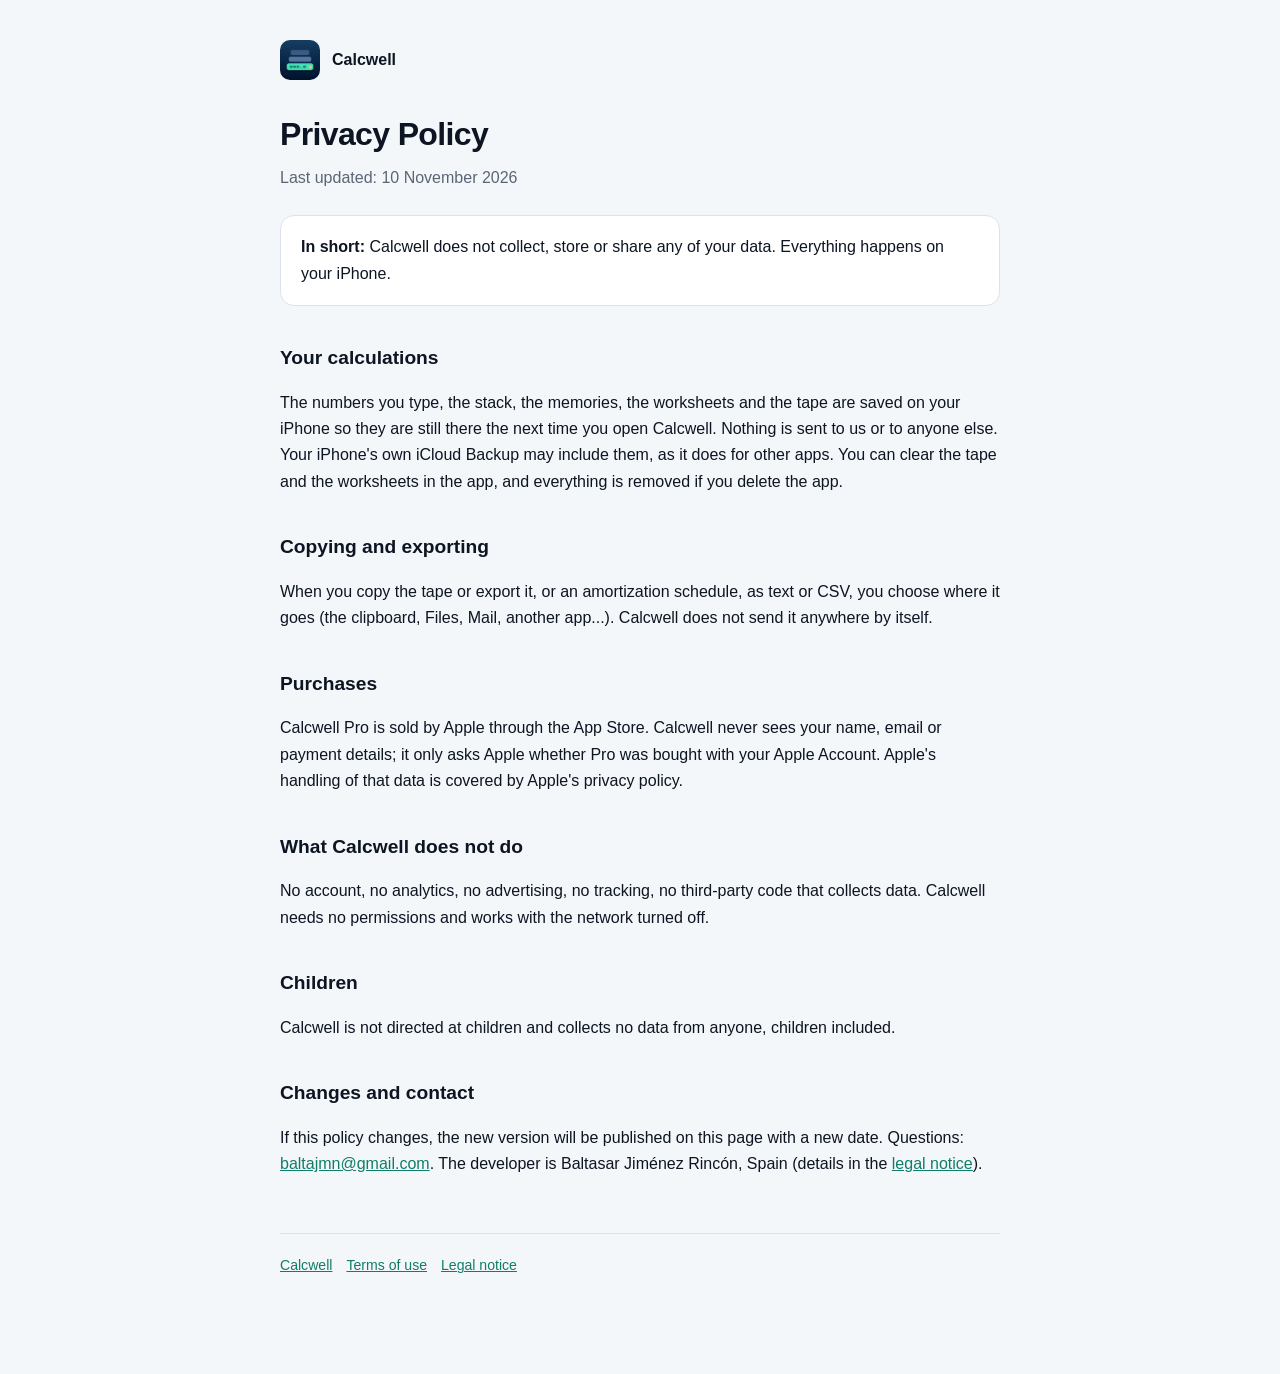
==== privacy/index.html @ ff2c508a "Calcwell web: landing, privacy and legal notice Co-Authored-By: Claude Opus 5.5 <noreply@anthropic.c" ====
<!doctype html>
<html lang="en">
<head>
<meta charset="utf-8">
<meta name="viewport" content="width=device-width, initial-scale=1">
<title>Calcwell Privacy Policy</title>
<meta name="description" content="Calcwell does not collect any data. Your calculations and your tape stay on your iPhone.">
<link rel="canonical" href="https://calcwell.baltajmn.dev/privacy/">
<link rel="icon" href="/cw/icon-64.png" type="image/png">
<link rel="stylesheet" href="/cw/site.css">
</head>
<body>
<main>
<a class="brand" href="/"><img src="/cw/icon-180.png" alt="">Calcwell</a>
<h1>Privacy Policy</h1>
<p class="lede">Last updated: 10 November 2026</p>

<div class="box"><p><strong>In short:</strong> Calcwell does not collect, store or share any of your data. Everything happens on your iPhone.</p></div>

<h2>Your calculations</h2>
<p>The numbers you type, the stack, the memories, the worksheets and the tape are saved on your iPhone so they are still there the next time you open Calcwell. Nothing is sent to us or to anyone else. Your iPhone's own iCloud Backup may include them, as it does for other apps. You can clear the tape and the worksheets in the app, and everything is removed if you delete the app.</p>

<h2>Copying and exporting</h2>
<p>When you copy the tape or export it, or an amortization schedule, as text or CSV, you choose where it goes (the clipboard, Files, Mail, another app...). Calcwell does not send it anywhere by itself.</p>

<h2>Purchases</h2>
<p>Calcwell Pro is sold by Apple through the App Store. Calcwell never sees your name, email or payment details; it only asks Apple whether Pro was bought with your Apple Account. Apple's handling of that data is covered by Apple's privacy policy.</p>

<h2>What Calcwell does not do</h2>
<p>No account, no analytics, no advertising, no tracking, no third-party code that collects data. Calcwell needs no permissions and works with the network turned off.</p>

<h2>Children</h2>
<p>Calcwell is not directed at children and collects no data from anyone, children included.</p>

<h2>Changes and contact</h2>
<p>If this policy changes, the new version will be published on this page with a new date. Questions: <a href="mailto:baltajmn@gmail.com?subject=Calcwell%20privacy">baltajmn@gmail.com</a>. The developer is Baltasar Jiménez Rincón, Spain (details in the <a href="/legal.html">legal notice</a>).</p>

<footer><a href="/">Calcwell</a><a href="https://www.apple.com/legal/internet-services/itunes/dev/stdeula/">Terms of use</a><a href="/legal.html">Legal notice</a></footer>
</main>
</body>
</html>
---- cw/site.css ----
:root { --bg: #F4F7FA; --surface: #FFFFFF; --ink: #0D1522; --muted: #5A6676; --line: #DCE3EA; --accent: #0F7D69; }
@media (prefers-color-scheme: dark) {
  :root { --bg: #0D1522; --surface: #142033; --ink: #E8EEF4; --muted: #9AA8B8; --line: #22324A; --accent: #3FD8A6; }
}
* { box-sizing: border-box; }
body { margin: 0; padding: 40px 20px 96px; background: var(--bg); color: var(--ink);
  font: 16px/1.65 -apple-system, BlinkMacSystemFont, "Segoe UI", Roboto, Helvetica, Arial, sans-serif; }
main { max-width: 720px; margin: 0 auto; }
h1 { font-size: 2rem; font-weight: 650; letter-spacing: -0.02em; margin: 0 0 4px; }
h2 { font-size: 1.2rem; font-weight: 650; margin: 36px 0 8px; }
.brand { display: flex; align-items: center; gap: 12px; margin: 0 0 28px; text-decoration: none; color: var(--ink); font-weight: 650; }
.brand img { width: 40px; height: 40px; border-radius: 10px; }
.lede { color: var(--muted); margin: 0 0 24px; }
.box { background: var(--surface); border: 1px solid var(--line); border-radius: 14px; padding: 18px 20px; margin: 24px 0; }
.box p { margin: 0; }
table { border-collapse: collapse; width: 100%; font-size: 0.94rem; }
th, td { text-align: left; padding: 10px 12px; border-bottom: 1px solid var(--line); vertical-align: top; }
th { color: var(--muted); font-weight: 600; width: 32%; }
a { color: var(--accent); }
footer { color: var(--muted); font-size: 0.88rem; margin-top: 56px; border-top: 1px solid var(--line); padding-top: 20px; }
footer a { margin-right: 14px; }
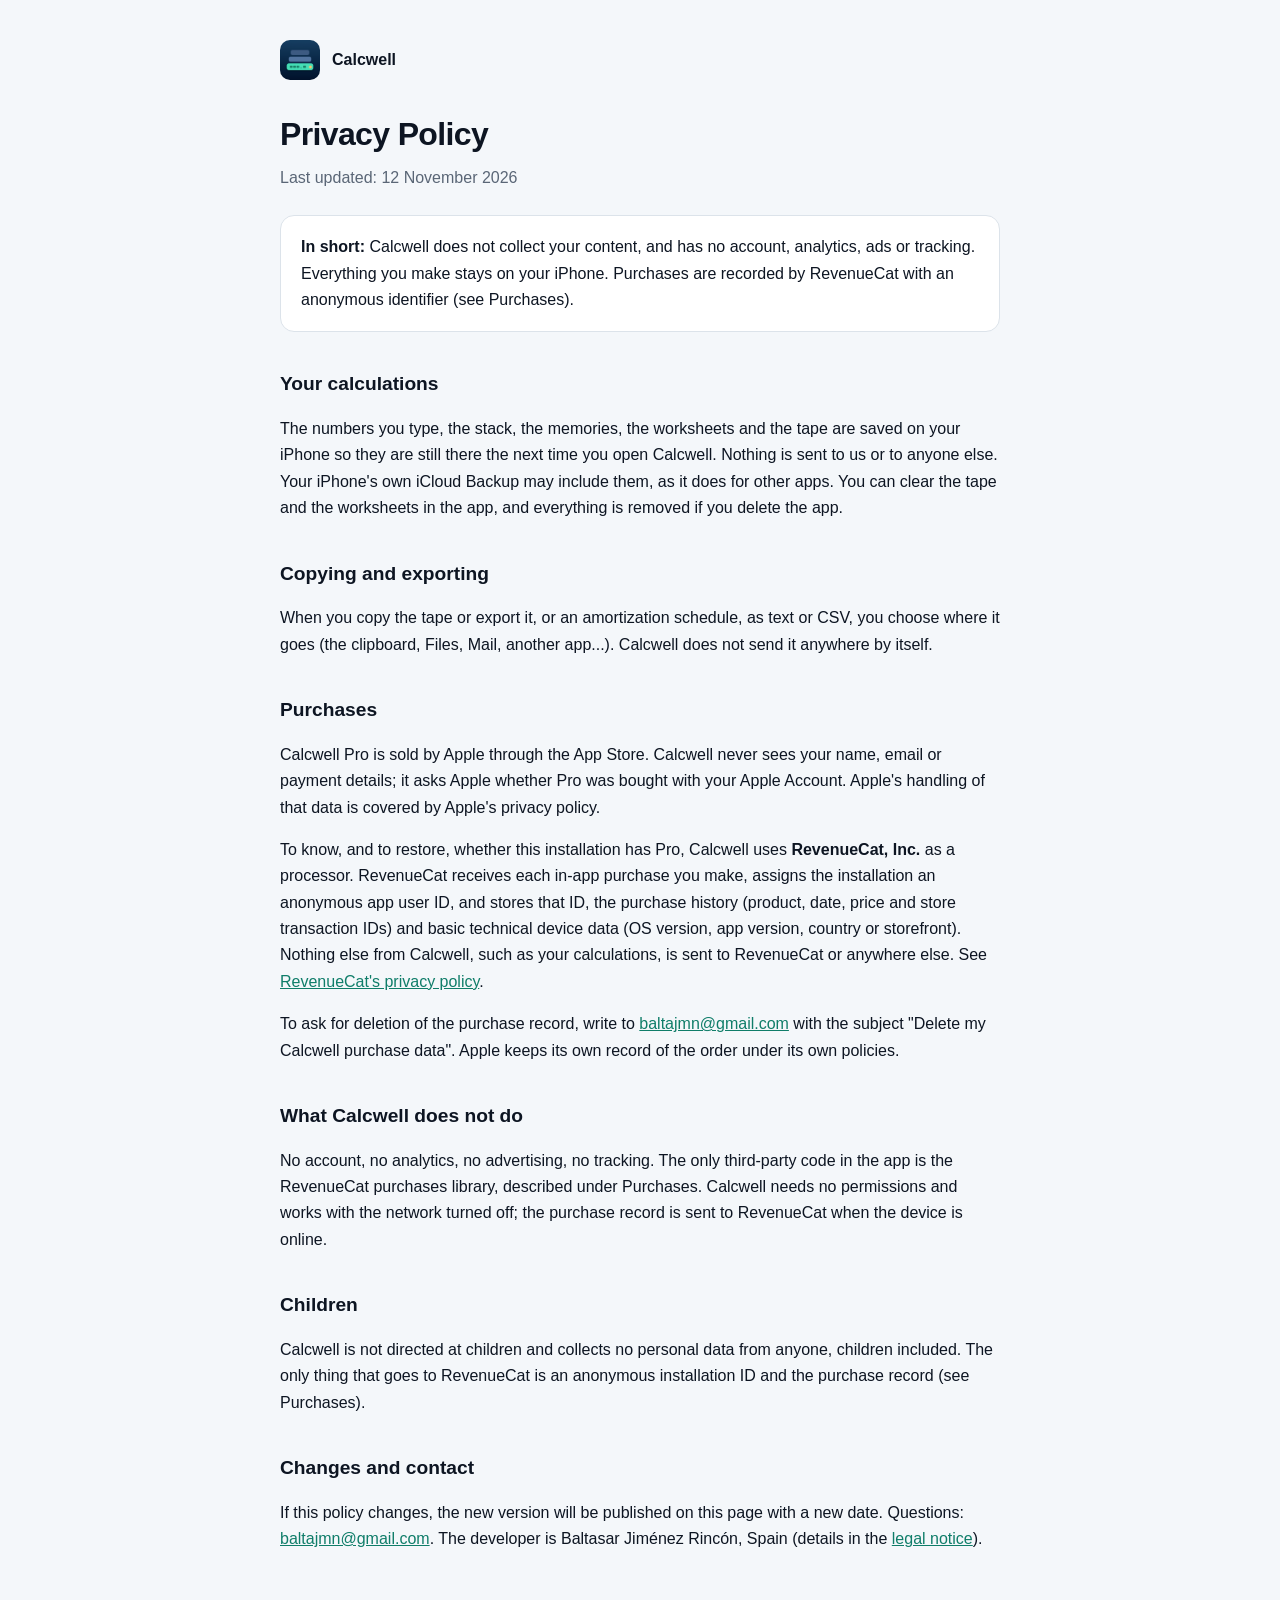
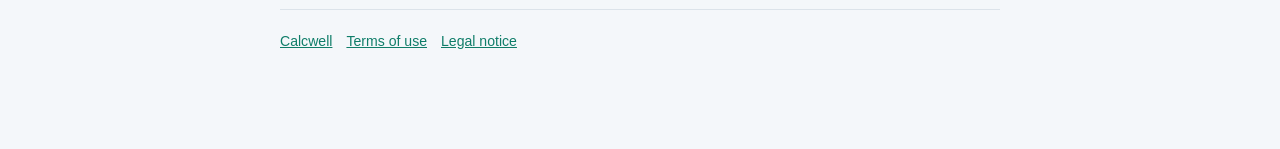
==== commit bbb332bc: "Privacy: RevenueCat records purchases Co-Authored-By: Claude Opus 5.5 <noreply@anthropic.com>" ====
--- a/privacy/index.html
+++ b/privacy/index.html
@@ -4,7 +4,7 @@
 <meta charset="utf-8">
 <meta name="viewport" content="width=device-width, initial-scale=1">
 <title>Calcwell Privacy Policy</title>
-<meta name="description" content="Calcwell does not collect any data. Your calculations and your tape stay on your iPhone.">
+<meta name="description" content="Calcwell does not collect your content and has no account, analytics, ads or tracking. Your calculations and your tape stay on your iPhone. Purchases are recorded by RevenueCat with an anonymous identifier.">
 <link rel="canonical" href="https://calcwell.baltajmn.dev/privacy/">
 <link rel="icon" href="/cw/icon-64.png" type="image/png">
 <link rel="stylesheet" href="/cw/site.css">
@@ -13,9 +13,9 @@
 <main>
 <a class="brand" href="/"><img src="/cw/icon-180.png" alt="">Calcwell</a>
 <h1>Privacy Policy</h1>
-<p class="lede">Last updated: 10 November 2026</p>
+<p class="lede">Last updated: 12 November 2026</p>
 
-<div class="box"><p><strong>In short:</strong> Calcwell does not collect, store or share any of your data. Everything happens on your iPhone.</p></div>
+<div class="box"><p><strong>In short:</strong> Calcwell does not collect your content, and has no account, analytics, ads or tracking. Everything you make stays on your iPhone. Purchases are recorded by RevenueCat with an anonymous identifier (see Purchases).</p></div>
 
 <h2>Your calculations</h2>
 <p>The numbers you type, the stack, the memories, the worksheets and the tape are saved on your iPhone so they are still there the next time you open Calcwell. Nothing is sent to us or to anyone else. Your iPhone's own iCloud Backup may include them, as it does for other apps. You can clear the tape and the worksheets in the app, and everything is removed if you delete the app.</p>
@@ -24,13 +24,15 @@
 <p>When you copy the tape or export it, or an amortization schedule, as text or CSV, you choose where it goes (the clipboard, Files, Mail, another app...). Calcwell does not send it anywhere by itself.</p>
 
 <h2>Purchases</h2>
-<p>Calcwell Pro is sold by Apple through the App Store. Calcwell never sees your name, email or payment details; it only asks Apple whether Pro was bought with your Apple Account. Apple's handling of that data is covered by Apple's privacy policy.</p>
+<p>Calcwell Pro is sold by Apple through the App Store. Calcwell never sees your name, email or payment details; it asks Apple whether Pro was bought with your Apple Account. Apple's handling of that data is covered by Apple's privacy policy.</p>
+<p>To know, and to restore, whether this installation has Pro, Calcwell uses <strong>RevenueCat, Inc.</strong> as a processor. RevenueCat receives each in-app purchase you make, assigns the installation an anonymous app user ID, and stores that ID, the purchase history (product, date, price and store transaction IDs) and basic technical device data (OS version, app version, country or storefront). Nothing else from Calcwell, such as your calculations, is sent to RevenueCat or anywhere else. See <a href="https://www.revenuecat.com/privacy" rel="noopener">RevenueCat's privacy policy</a>.</p>
+<p>To ask for deletion of the purchase record, write to <a href="mailto:baltajmn@gmail.com?subject=Delete%20my%20Calcwell%20purchase%20data">baltajmn@gmail.com</a> with the subject "Delete my Calcwell purchase data". Apple keeps its own record of the order under its own policies.</p>
 
 <h2>What Calcwell does not do</h2>
-<p>No account, no analytics, no advertising, no tracking, no third-party code that collects data. Calcwell needs no permissions and works with the network turned off.</p>
+<p>No account, no analytics, no advertising, no tracking. The only third-party code in the app is the RevenueCat purchases library, described under Purchases. Calcwell needs no permissions and works with the network turned off; the purchase record is sent to RevenueCat when the device is online.</p>
 
 <h2>Children</h2>
-<p>Calcwell is not directed at children and collects no data from anyone, children included.</p>
+<p>Calcwell is not directed at children and collects no personal data from anyone, children included. The only thing that goes to RevenueCat is an anonymous installation ID and the purchase record (see Purchases).</p>
 
 <h2>Changes and contact</h2>
 <p>If this policy changes, the new version will be published on this page with a new date. Questions: <a href="mailto:baltajmn@gmail.com?subject=Calcwell%20privacy">baltajmn@gmail.com</a>. The developer is Baltasar Jiménez Rincón, Spain (details in the <a href="/legal.html">legal notice</a>).</p>
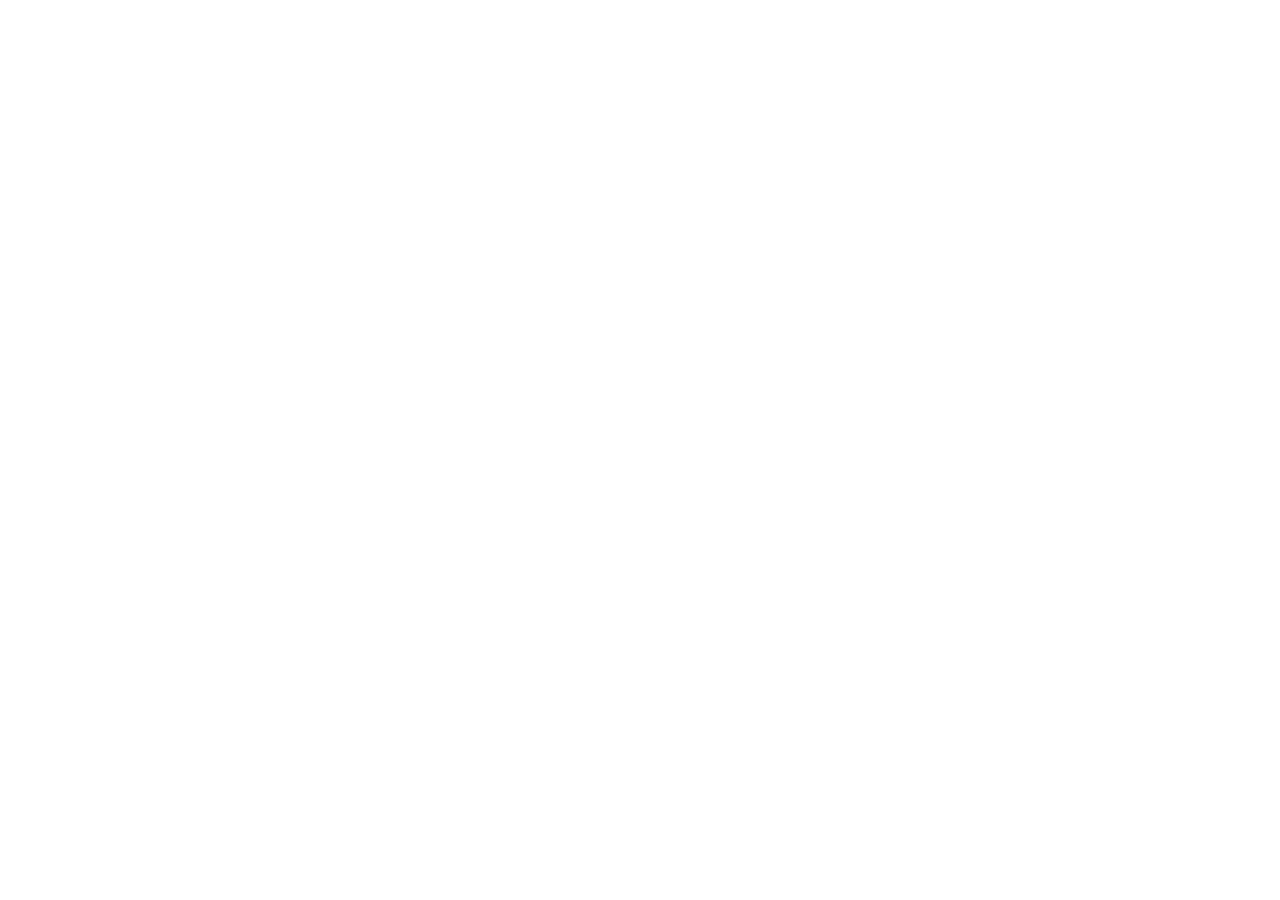
==== commit 037bc2c4: "Redirect every page to https://baltajmn.dev/ Co-Authored-By: Claude Opus 5.5 <noreply@anthropic.com>" ====
--- a/privacy/index.html
+++ b/privacy/index.html
@@ -1,43 +1,13 @@
-<!doctype html>
+<!DOCTYPE html>
 <html lang="en">
 <head>
 <meta charset="utf-8">
-<meta name="viewport" content="width=device-width, initial-scale=1">
-<title>Calcwell Privacy Policy</title>
-<meta name="description" content="Calcwell does not collect your content and has no account, analytics, ads or tracking. Your calculations and your tape stay on your iPhone. Purchases are recorded by RevenueCat with an anonymous identifier.">
-<link rel="canonical" href="https://calcwell.baltajmn.dev/privacy/">
-<link rel="icon" href="/cw/icon-64.png" type="image/png">
-<link rel="stylesheet" href="/cw/site.css">
+<title>Calcwell is no longer available</title>
+<link rel="canonical" href="https://baltajmn.dev/">
+<meta http-equiv="refresh" content="0; url=https://baltajmn.dev/">
+<script>location.replace('https://baltajmn.dev/' + location.hash)</script>
 </head>
 <body>
-<main>
-<a class="brand" href="/"><img src="/cw/icon-180.png" alt="">Calcwell</a>
-<h1>Privacy Policy</h1>
-<p class="lede">Last updated: 12 November 2026</p>
-
-<div class="box"><p><strong>In short:</strong> Calcwell does not collect your content, and has no account, analytics, ads or tracking. Everything you make stays on your iPhone. Purchases are recorded by RevenueCat with an anonymous identifier (see Purchases).</p></div>
-
-<h2>Your calculations</h2>
-<p>The numbers you type, the stack, the memories, the worksheets and the tape are saved on your iPhone so they are still there the next time you open Calcwell. Nothing is sent to us or to anyone else. Your iPhone's own iCloud Backup may include them, as it does for other apps. You can clear the tape and the worksheets in the app, and everything is removed if you delete the app.</p>
-
-<h2>Copying and exporting</h2>
-<p>When you copy the tape or export it, or an amortization schedule, as text or CSV, you choose where it goes (the clipboard, Files, Mail, another app...). Calcwell does not send it anywhere by itself.</p>
-
-<h2>Purchases</h2>
-<p>Calcwell Pro is sold by Apple through the App Store. Calcwell never sees your name, email or payment details; it asks Apple whether Pro was bought with your Apple Account. Apple's handling of that data is covered by Apple's privacy policy.</p>
-<p>To know, and to restore, whether this installation has Pro, Calcwell uses <strong>RevenueCat, Inc.</strong> as a processor. RevenueCat receives each in-app purchase you make, assigns the installation an anonymous app user ID, and stores that ID, the purchase history (product, date, price and store transaction IDs) and basic technical device data (OS version, app version, country or storefront). Nothing else from Calcwell, such as your calculations, is sent to RevenueCat or anywhere else. See <a href="https://www.revenuecat.com/privacy" rel="noopener">RevenueCat's privacy policy</a>.</p>
-<p>To ask for deletion of the purchase record, write to <a href="mailto:baltajmn@gmail.com?subject=Delete%20my%20Calcwell%20purchase%20data">baltajmn@gmail.com</a> with the subject "Delete my Calcwell purchase data". Apple keeps its own record of the order under its own policies.</p>
-
-<h2>What Calcwell does not do</h2>
-<p>No account, no analytics, no advertising, no tracking. The only third-party code in the app is the RevenueCat purchases library, described under Purchases. Calcwell needs no permissions and works with the network turned off; the purchase record is sent to RevenueCat when the device is online.</p>
-
-<h2>Children</h2>
-<p>Calcwell is not directed at children and collects no personal data from anyone, children included. The only thing that goes to RevenueCat is an anonymous installation ID and the purchase record (see Purchases).</p>
-
-<h2>Changes and contact</h2>
-<p>If this policy changes, the new version will be published on this page with a new date. Questions: <a href="mailto:baltajmn@gmail.com?subject=Calcwell%20privacy">baltajmn@gmail.com</a>. The developer is Baltasar Jiménez Rincón, Spain (details in the <a href="/legal.html">legal notice</a>).</p>
-
-<footer><a href="/">Calcwell</a><a href="https://www.apple.com/legal/internet-services/itunes/dev/stdeula/">Terms of use</a><a href="/legal.html">Legal notice</a></footer>
-</main>
+<p>Calcwell is no longer available. <a href="https://baltajmn.dev/">See all apps by BaltaJmn</a>.</p>
 </body>
 </html>
